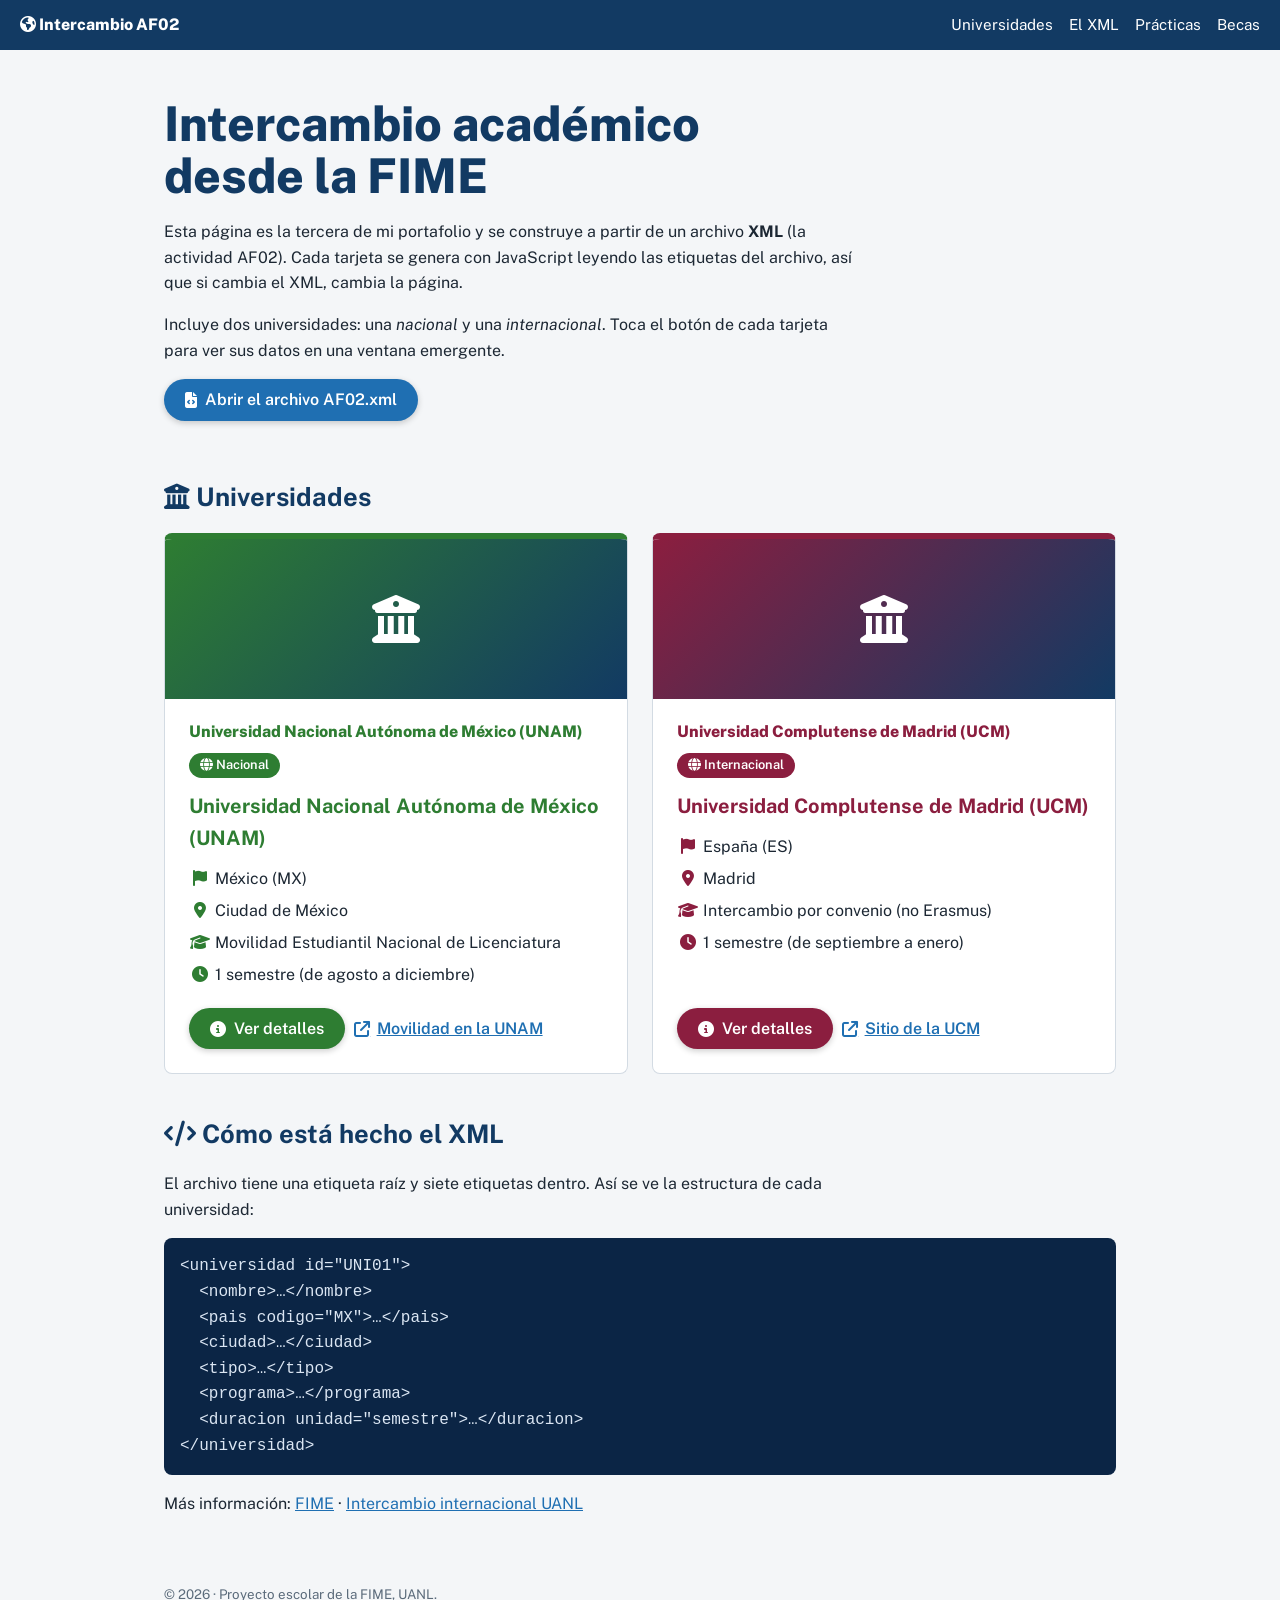
==== intercambio/index.html @ d6436c15 "Pagina de intercambios" ====
<!DOCTYPE html>
<!-- <!DOCTYPE html> le dice al navegador que este archivo es HTML5 -->
<html lang="es">
<head>
  <meta charset="UTF-8"> <!-- Permite acentos y ñ -->
  <meta name="viewport" content="width=device-width, initial-scale=1"> <!-- Hace la página responsive -->
  <meta name="description" content="Intercambio académico en la FIME: UNAM y Universidad Complutense de Madrid, leídos desde un archivo XML.">
  <title>Intercambio en la FIME | AF02</title>
  <link rel="preconnect" href="https://fonts.googleapis.com">
  <link href="https://fonts.googleapis.com/css2?family=Public+Sans:wght@400;600;800&display=swap" rel="stylesheet">
  <!-- Font Awesome: librería de iconos (se usan con etiquetas <i class="fa-solid ...">) -->
  <link rel="stylesheet" href="https://cdnjs.cloudflare.com/ajax/libs/font-awesome/6.5.1/css/all.min.css">
  <link rel="stylesheet" href="css/estilos.css">
  <script src="js/main.js" defer></script>
</head>
<body>
  <header class="cabecera">
    <a class="logo" href="#inicio"><i class="fa-solid fa-earth-americas"></i> Intercambio AF02</a>
    <button id="btn-menu" aria-expanded="false" aria-controls="menu"><i class="fa-solid fa-bars"></i> Menú</button>
    <nav id="menu" aria-label="Principal">
      <ul>
        <li><a href="#universidades">Universidades</a></li>
        <li><a href="#xml">El XML</a></li>
        <li><a href="../practicas/">Prácticas</a></li>
        <li><a href="../becas/">Becas</a></li>
      </ul>
    </nav>
  </header>

  <main id="inicio">
    <section class="hero">
      <h1>Intercambio académico desde la FIME</h1>
      <p>Esta página es la tercera de mi portafolio y se construye a partir de un archivo <strong>XML</strong> (la actividad AF02). Cada tarjeta se genera con JavaScript leyendo las etiquetas del archivo, así que si cambia el XML, cambia la página.</p>
      <p>Incluye dos universidades: una <em>nacional</em> y una <em>internacional</em>. Toca el botón de cada tarjeta para ver sus datos en una ventana emergente.</p>
      <a class="boton" href="AF02.xml" target="_blank" rel="noopener"><i class="fa-solid fa-file-code"></i> Abrir el archivo AF02.xml</a>
    </section>

    <section id="universidades">
      <h2><i class="fa-solid fa-building-columns"></i> Universidades</h2>
      <!-- Aquí JavaScript crea una tarjeta por cada <universidad> del XML -->
      <div id="tarjetas" class="tarjetas"><p>Cargando datos del XML…</p></div>
    </section>

    <section id="xml">
      <h2><i class="fa-solid fa-code"></i> Cómo está hecho el XML</h2>
      <p>El archivo tiene una etiqueta raíz y siete etiquetas dentro. Así se ve la estructura de cada universidad:</p>
      <!-- pre + code: muestra código tal cual. &lt; y &gt; escriben los símbolos < y > -->
      <pre><code>&lt;universidad id="UNI01"&gt;
  &lt;nombre&gt;…&lt;/nombre&gt;
  &lt;pais codigo="MX"&gt;…&lt;/pais&gt;
  &lt;ciudad&gt;…&lt;/ciudad&gt;
  &lt;tipo&gt;…&lt;/tipo&gt;
  &lt;programa&gt;…&lt;/programa&gt;
  &lt;duracion unidad="semestre"&gt;…&lt;/duracion&gt;
&lt;/universidad&gt;</code></pre>
      <p>Más información: <a href="https://www.fime.uanl.mx" target="_blank" rel="noopener">FIME</a> · <a href="https://www.uanl.mx/tramites/intercambio-internacional-de-estudiantes-de-la-uanl/" target="_blank" rel="noopener">Intercambio internacional UANL</a></p>
    </section>
  </main>

  <!-- dialog: ventana emergente (modal) que se abre con JavaScript -->
  <dialog id="modal" aria-labelledby="modal-titulo">
    <h2 id="modal-titulo"></h2>
    <ul id="modal-datos" class="datos"></ul>
    <p id="modal-enlace"></p>
    <button id="modal-cerrar" class="boton"><i class="fa-solid fa-xmark"></i> Cerrar</button>
  </dialog>

  <footer>
    <p><small>&copy; <time id="anio" datetime="2026">2026</time> · Proyecto escolar de la FIME, UANL.</small></p>
  </footer>
</body>
</html>
---- intercambio/css/estilos.css ----
/* Variables: colores y medidas de toda la página */
:root{--azul:#123A63;--azul2:#1F6FB2;--gris:#5B6B7B;--fondo:#F4F6F8;--borde:#D3DBE3;--blanco:#fff;--ac:var(--azul2)}
.UNI01{--ac:#2E7D32}.UNI02{--ac:#8B1E3F}
*{box-sizing:border-box}
html{scroll-behavior:smooth;scroll-padding-top:70px}
body{margin:0;font:400 1rem/1.6 "Public Sans",system-ui,sans-serif;color:#1c2733;background:var(--fondo)}
a{color:var(--azul2)}
a:focus-visible,button:focus-visible{outline:3px solid var(--azul2);outline-offset:2px}
.cabecera{position:sticky;top:0;z-index:5;display:flex;flex-wrap:wrap;align-items:center;justify-content:space-between;gap:.5rem;padding:.75rem 1.25rem;background:var(--azul);color:var(--blanco)}
.logo{font-weight:800;color:var(--blanco);text-decoration:none}
nav ul{display:flex;flex-wrap:wrap;gap:1rem;margin:0;padding:0;list-style:none}
nav a{color:var(--blanco);text-decoration:none;font-size:.95rem}
nav a:hover{text-decoration:underline}
#btn-menu{display:none;background:none;border:1px solid var(--blanco);color:var(--blanco);padding:.35rem .8rem;border-radius:4px;font:inherit}
main,footer{max-width:62rem;margin:0 auto;padding:0 1.25rem}
.hero{padding:3rem 0 1rem}
h1{font-size:clamp(1.9rem,5vw,3rem);line-height:1.1;font-weight:800;color:var(--azul);margin:0 0 1rem;max-width:20ch}
h2{font-size:1.6rem;color:var(--azul);margin:2.5rem 0 1rem}
p{max-width:70ch}
/* Botones */
.boton{display:inline-flex;align-items:center;gap:.5rem;background:var(--ac);color:var(--blanco);text-decoration:none;font:600 1rem "Public Sans",sans-serif;padding:.7rem 1.3rem;border:0;border-radius:99px;cursor:pointer;box-shadow:0 2px 6px rgba(0,0,0,.2);transition:transform .15s,filter .15s}
.boton:hover{transform:translateY(-2px);filter:brightness(1.1)}
/* Tarjetas de universidades */
.tarjetas{display:grid;grid-template-columns:repeat(auto-fit,minmax(20rem,1fr));gap:1.5rem}
.tarjeta{background:var(--blanco);border:1px solid var(--borde);border-top:6px solid var(--ac);border-radius:8px;overflow:hidden;display:flex;flex-direction:column}
.foto{position:relative;height:160px;display:grid;place-items:center;color:var(--blanco);font-size:3rem;background:linear-gradient(135deg,var(--ac),var(--azul))}
.foto img{position:absolute;inset:0;width:100%;height:100%;object-fit:cover}
.cuerpo{padding:1.25rem 1.5rem 1.5rem;display:flex;flex-direction:column;gap:.5rem;flex:1}
.logo-uni{height:56px;max-width:180px;object-fit:contain;object-position:left}
.logo-nombre{font-weight:800;color:var(--ac)}
.insignia{align-self:flex-start;background:var(--ac);color:var(--blanco);font-size:.8rem;font-weight:600;padding:.15rem .7rem;border-radius:99px}
.tarjeta h3{margin:.25rem 0;color:var(--ac);font-size:1.25rem}
.datos{list-style:none;margin:0;padding:0;display:grid;gap:.4rem}
.datos i{color:var(--ac);width:1.4rem;text-align:center}
.acciones{display:flex;flex-wrap:wrap;gap:.6rem;margin-top:auto;padding-top:.75rem}
.enlace{display:inline-flex;align-items:center;gap:.4rem;font-weight:600}
pre{background:#0B2545;color:#dbe6f3;padding:1rem;border-radius:8px;overflow-x:auto}
/* Ventana emergente */
dialog{border:0;border-top:8px solid var(--ac);border-radius:10px;padding:1.5rem 1.75rem;max-width:30rem;width:calc(100% - 2rem);box-shadow:0 10px 40px rgba(0,0,0,.35)}
dialog::backdrop{background:rgba(11,37,69,.6)}
dialog h2{margin:0 0 1rem;color:var(--ac);font-size:1.3rem}
footer{padding:2rem 1.25rem;color:var(--gris)}
@media (max-width:700px){
  #btn-menu{display:block}
  nav{width:100%}
  nav ul{display:none;flex-direction:column;gap:.5rem;padding-top:.5rem}
  nav ul.abierto{display:flex}
  .tarjetas{grid-template-columns:1fr}
}
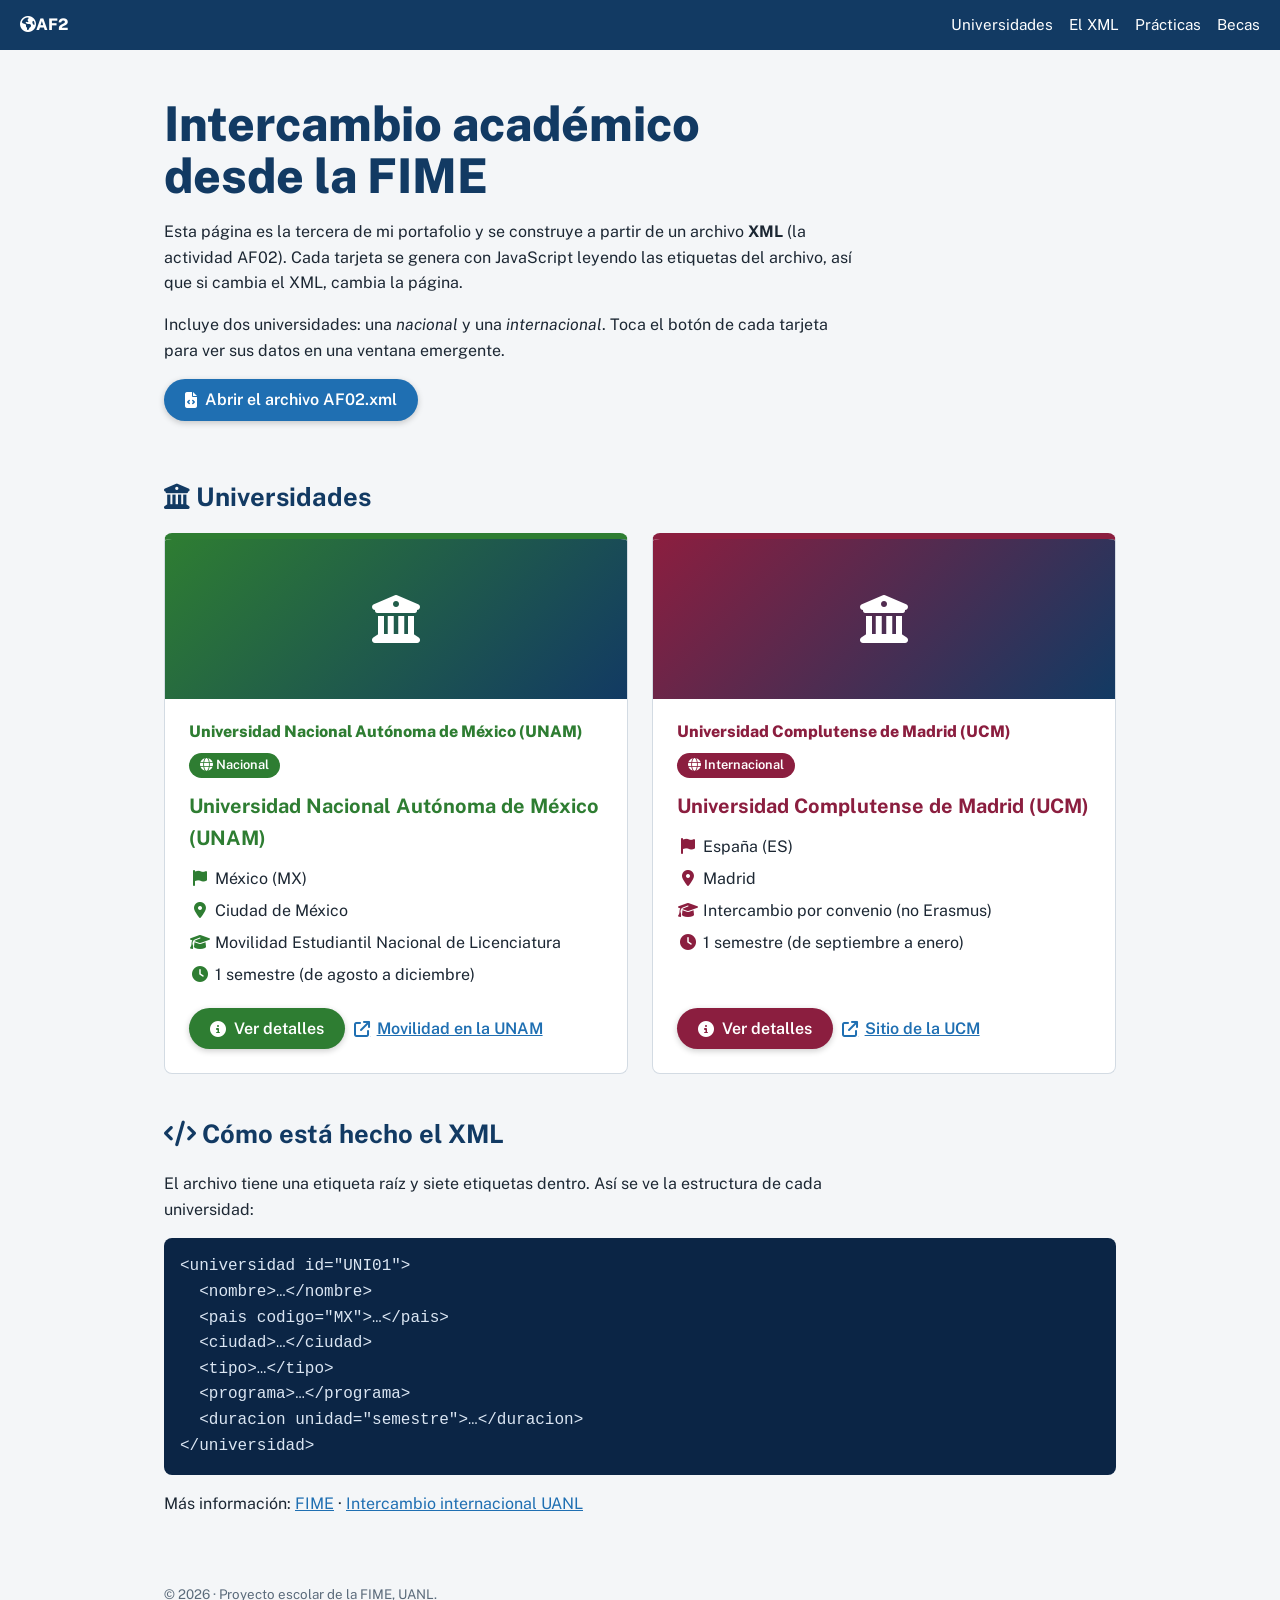
==== commit d63761ed: "Cambios de pagina de intercambios" ====
--- a/intercambio/index.html
+++ b/intercambio/index.html
@@ -15,7 +15,7 @@
 </head>
 <body>
   <header class="cabecera">
-    <a class="logo" href="#inicio"><i class="fa-solid fa-earth-americas"></i> Intercambio AF02</a>
+    <a class="logo" href="#inicio"><i class="fa-solid fa-earth-americas"></i>AF2</a>
     <button id="btn-menu" aria-expanded="false" aria-controls="menu"><i class="fa-solid fa-bars"></i> Menú</button>
     <nav id="menu" aria-label="Principal">
       <ul>
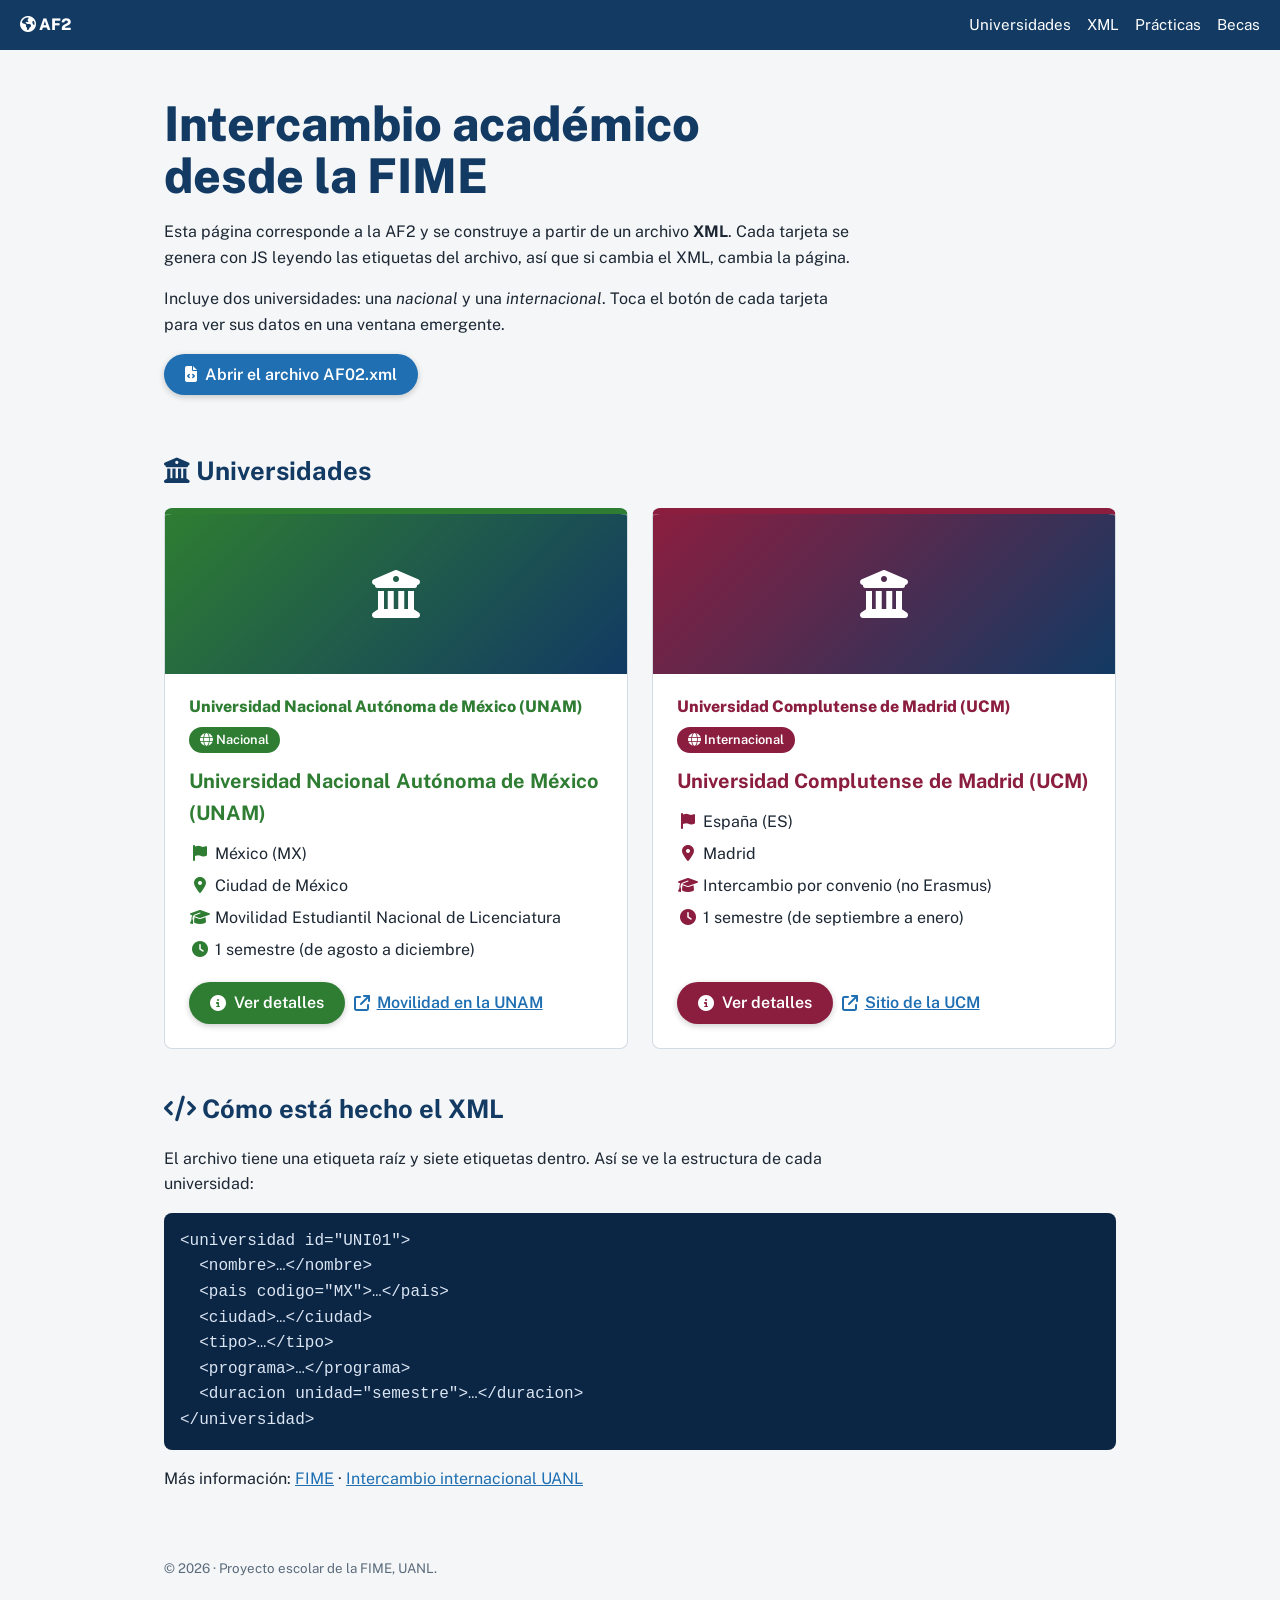
==== commit e5bf0f0f: "Cambios de pagina de intercambios" ====
--- a/intercambio/index.html
+++ b/intercambio/index.html
@@ -15,12 +15,12 @@
 </head>
 <body>
   <header class="cabecera">
-    <a class="logo" href="#inicio"><i class="fa-solid fa-earth-americas"></i>AF2</a>
+    <a class="logo" href="#inicio"><i class="fa-solid fa-earth-americas"></i> AF2</a>
     <button id="btn-menu" aria-expanded="false" aria-controls="menu"><i class="fa-solid fa-bars"></i> Menú</button>
     <nav id="menu" aria-label="Principal">
       <ul>
-        <li><a href="#universidades">Universidades</a></li>
-        <li><a href="#xml">El XML</a></li>
+        <li><a href="#Unis">Universidades</a></li>
+        <li><a href="#xml">XML</a></li>
         <li><a href="../practicas/">Prácticas</a></li>
         <li><a href="../becas/">Becas</a></li>
       </ul>
@@ -30,7 +30,7 @@
   <main id="inicio">
     <section class="hero">
       <h1>Intercambio académico desde la FIME</h1>
-      <p>Esta página es la tercera de mi portafolio y se construye a partir de un archivo <strong>XML</strong> (la actividad AF02). Cada tarjeta se genera con JavaScript leyendo las etiquetas del archivo, así que si cambia el XML, cambia la página.</p>
+      <p>Esta página corresponde a la AF2 y se construye a partir de un archivo <strong>XML</strong>. Cada tarjeta se genera con JS leyendo las etiquetas del archivo, así que si cambia el XML, cambia la página.</p>
       <p>Incluye dos universidades: una <em>nacional</em> y una <em>internacional</em>. Toca el botón de cada tarjeta para ver sus datos en una ventana emergente.</p>
       <a class="boton" href="AF02.xml" target="_blank" rel="noopener"><i class="fa-solid fa-file-code"></i> Abrir el archivo AF02.xml</a>
     </section>
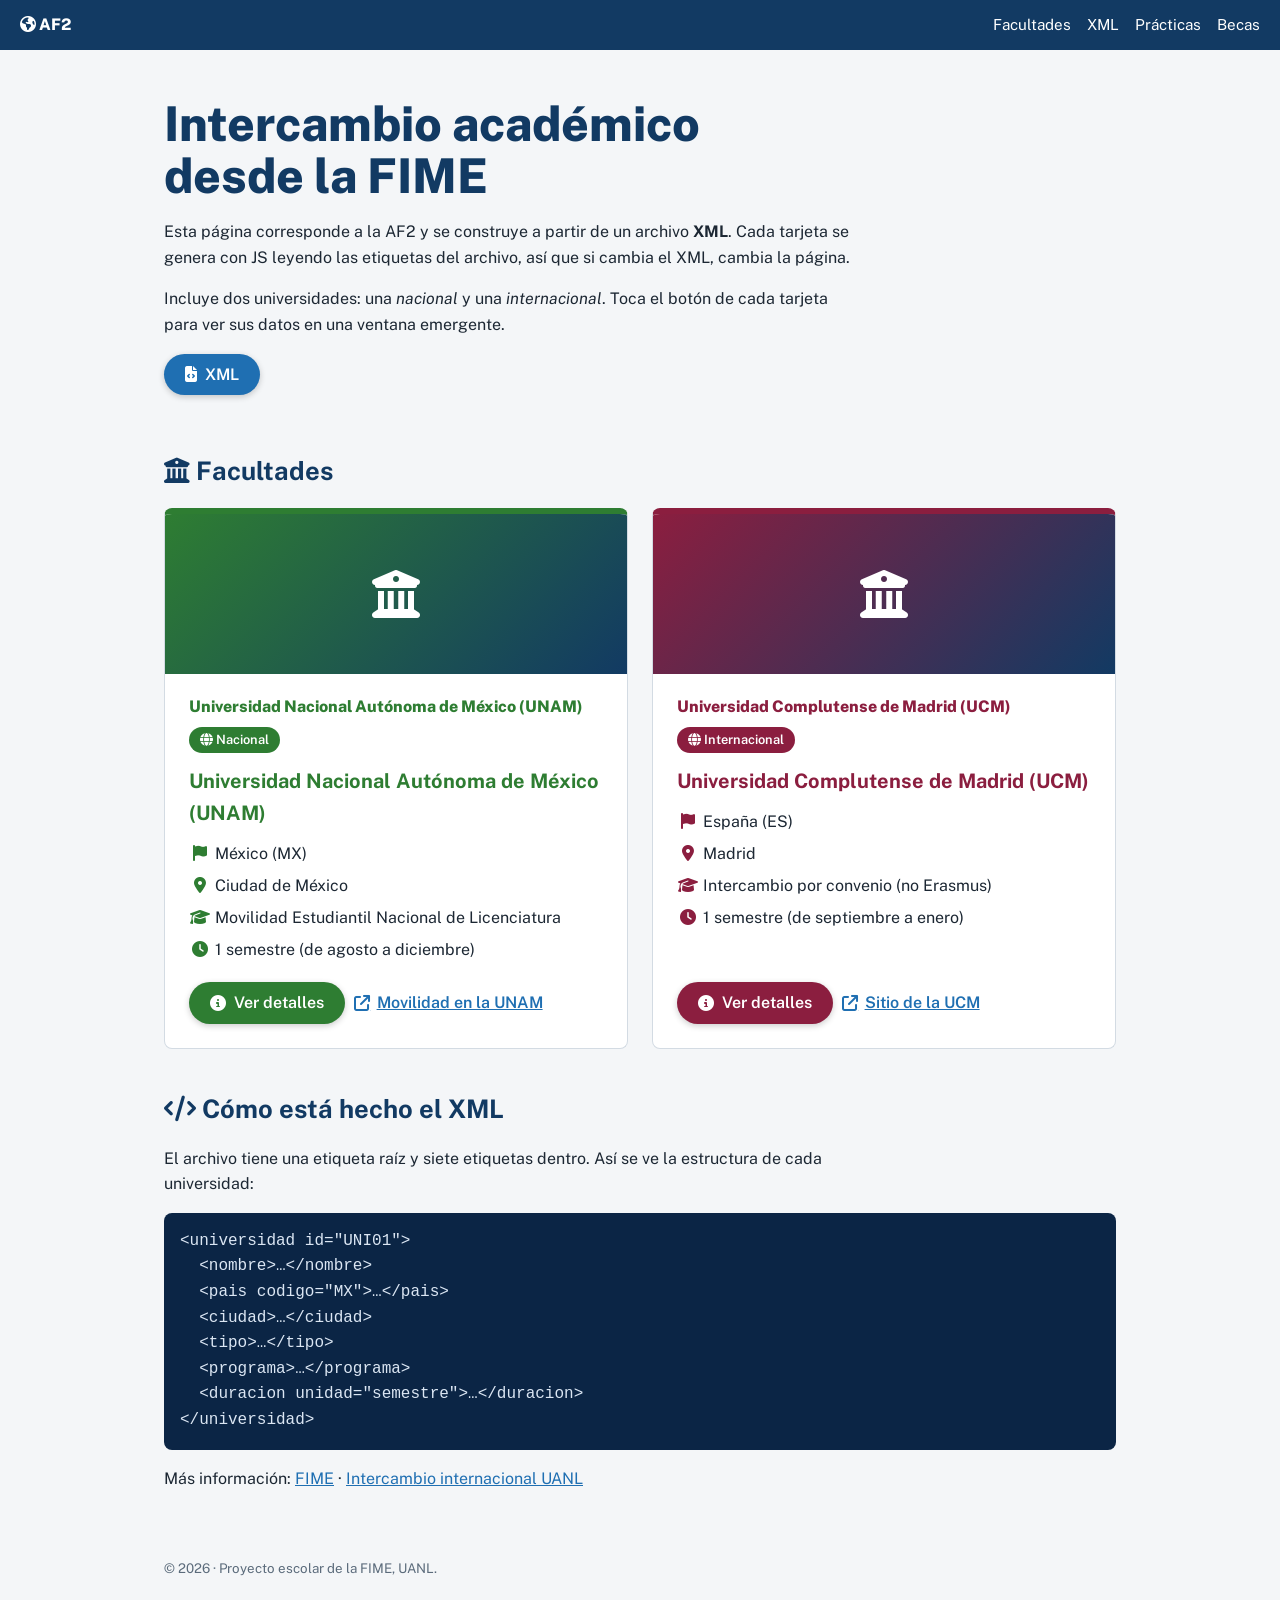
==== commit 9cf1e695: "Cambios de pagina de intercambios" ====
--- a/intercambio/index.html
+++ b/intercambio/index.html
@@ -5,7 +5,7 @@
   <meta charset="UTF-8"> <!-- Permite acentos y ñ -->
   <meta name="viewport" content="width=device-width, initial-scale=1"> <!-- Hace la página responsive -->
   <meta name="description" content="Intercambio académico en la FIME: UNAM y Universidad Complutense de Madrid, leídos desde un archivo XML.">
-  <title>Intercambio en la FIME | AF02</title>
+  <title>Intercambio</title>
   <link rel="preconnect" href="https://fonts.googleapis.com">
   <link href="https://fonts.googleapis.com/css2?family=Public+Sans:wght@400;600;800&display=swap" rel="stylesheet">
   <!-- Font Awesome: librería de iconos (se usan con etiquetas <i class="fa-solid ...">) -->
@@ -19,7 +19,7 @@
     <button id="btn-menu" aria-expanded="false" aria-controls="menu"><i class="fa-solid fa-bars"></i> Menú</button>
     <nav id="menu" aria-label="Principal">
       <ul>
-        <li><a href="#Unis">Universidades</a></li>
+        <li><a href="#Unis">Facultades</a></li>
         <li><a href="#xml">XML</a></li>
         <li><a href="../practicas/">Prácticas</a></li>
         <li><a href="../becas/">Becas</a></li>
@@ -32,11 +32,11 @@
       <h1>Intercambio académico desde la FIME</h1>
       <p>Esta página corresponde a la AF2 y se construye a partir de un archivo <strong>XML</strong>. Cada tarjeta se genera con JS leyendo las etiquetas del archivo, así que si cambia el XML, cambia la página.</p>
       <p>Incluye dos universidades: una <em>nacional</em> y una <em>internacional</em>. Toca el botón de cada tarjeta para ver sus datos en una ventana emergente.</p>
-      <a class="boton" href="AF02.xml" target="_blank" rel="noopener"><i class="fa-solid fa-file-code"></i> Abrir el archivo AF02.xml</a>
+      <a class="boton" href="AF02.xml" target="_blank" rel="noopener"><i class="fa-solid fa-file-code"></i> XML</a>
     </section>
 
     <section id="universidades">
-      <h2><i class="fa-solid fa-building-columns"></i> Universidades</h2>
+      <h2><i class="fa-solid fa-building-columns"></i> Facultades</h2>
       <!-- Aquí JavaScript crea una tarjeta por cada <universidad> del XML -->
       <div id="tarjetas" class="tarjetas"><p>Cargando datos del XML…</p></div>
     </section>
